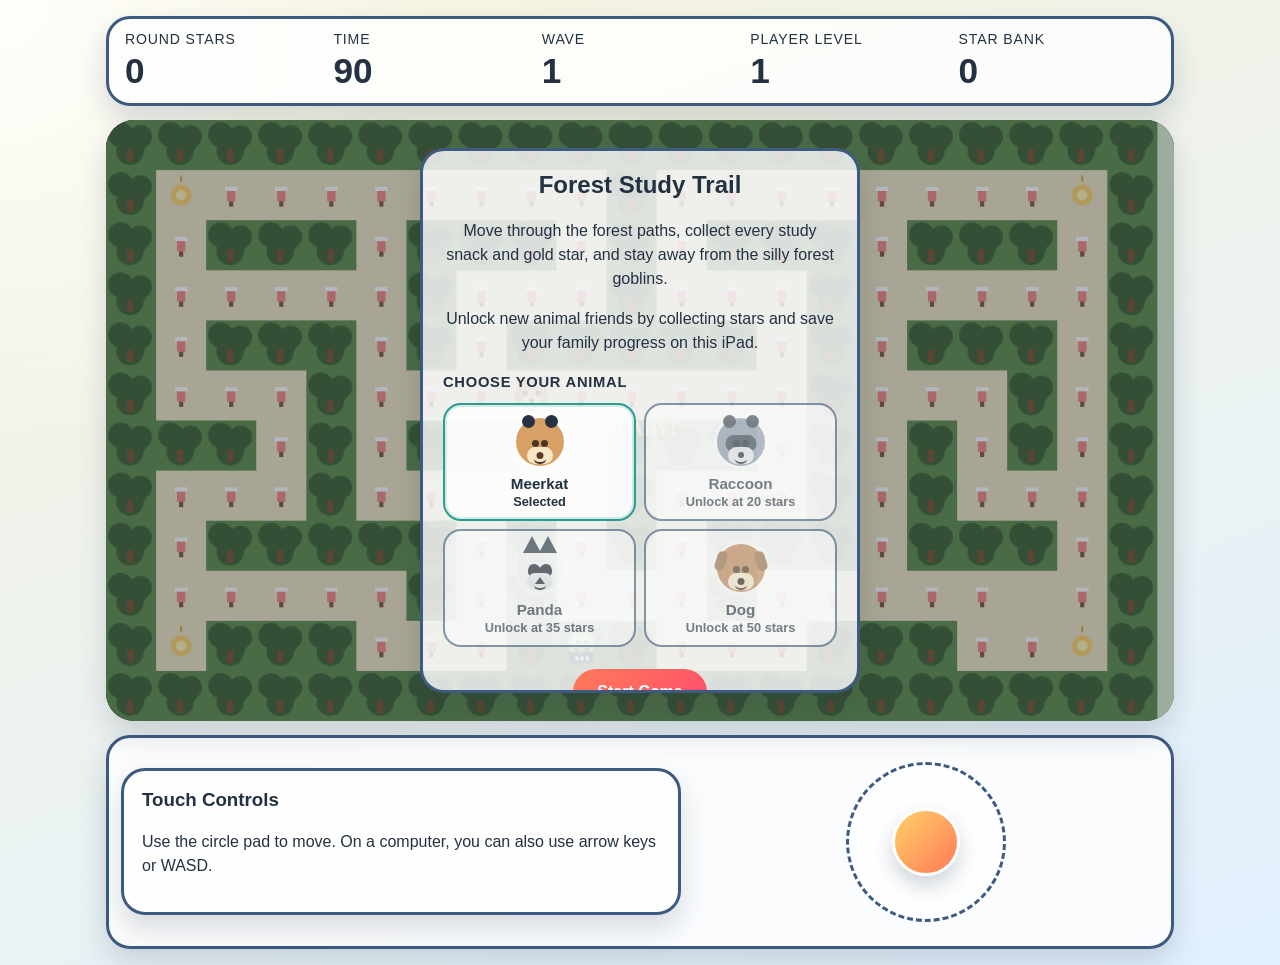
==== Forest_Game/index.html @ c9165f13 "Add files via upload" ====
<!DOCTYPE html>
<html lang="en">
  <head>
    <meta charset="UTF-8" />
    <meta
      name="viewport"
      content="width=device-width, initial-scale=1, maximum-scale=1, user-scalable=no"
    />
    <title>Forest Study Trail</title>
    <link rel="stylesheet" href="./style.css" />
  </head>
  <body>
    <main class="app-shell">
      <section class="hud">
        <div>
          <p class="label">Round Stars</p>
          <p class="value" id="starsValue">0</p>
        </div>
        <div>
          <p class="label">Time</p>
          <p class="value" id="timeValue">60</p>
        </div>
        <div>
          <p class="label">Wave</p>
          <p class="value" id="levelValue">1</p>
        </div>
        <div>
          <p class="label">Player Level</p>
          <p class="value" id="playerLevelValue">1</p>
        </div>
        <div>
          <p class="label">Star Bank</p>
          <p class="value" id="bankValue">0</p>
        </div>
      </section>

      <section class="board-wrap">
        <canvas id="gameCanvas" width="1024" height="576"></canvas>

        <div class="overlay" id="startOverlay">
          <div class="card">
            <h1>Forest Study Trail</h1>
            <p>
              Move through the forest paths, collect every study snack and gold star, and stay away
              from the silly forest goblins.
            </p>
            <p>
              Unlock new animal friends by collecting stars and save your family progress
              on this iPad.
            </p>
            <div class="selector-panel">
              <p class="selector-title">Choose Your Animal</p>
              <div class="hero-grid" id="heroGrid"></div>
            </div>
            <button id="startButton">Start Game</button>
          </div>
        </div>

        <div class="overlay hidden" id="endOverlay">
          <div class="card">
            <h2>Round Complete</h2>
            <p id="summaryText">You collected 0 stars.</p>
            <div class="reward-grid">
              <div class="reward-panel">
                <span class="reward-label">Round stars earned</span>
                <strong class="reward-value" id="roundEarnedValue">0</strong>
              </div>
              <div class="reward-panel">
                <label for="bonusStars">Extra study bonus</label>
                <input id="bonusStars" type="number" min="0" max="20" value="0" />
              </div>
              <div class="reward-panel">
                <span class="reward-label">New star bank total</span>
                <strong class="reward-value" id="nextBankValue">0</strong>
              </div>
            </div>
            <button id="restartButton">Play Again</button>
          </div>
        </div>
      </section>

      <section class="controls">
        <div class="control-card">
          <h3>Touch Controls</h3>
          <p>Use the circle pad to move. On a computer, you can also use arrow keys or WASD.</p>
        </div>
        <div class="joystick-zone" id="joystickZone">
          <div class="joystick-base">
            <div class="joystick-knob" id="joystickKnob"></div>
          </div>
        </div>
      </section>
    </main>

    <script src="./game.js?v=3"></script>
  </body>
</html>
---- Forest_Game/style.css ----
:root {
  --bg-top: #f8f4de;
  --bg-bottom: #e1f0ff;
  --panel: rgba(255, 255, 255, 0.82);
  --panel-border: #3d5a80;
  --text-main: #233142;
  --accent: #ff7a59;
  --accent-soft: #ffd166;
  --good: #2a9d8f;
  --danger: #d1495b;
  --shadow: 0 14px 28px rgba(35, 49, 66, 0.16);
}

* {
  box-sizing: border-box;
  -webkit-tap-highlight-color: transparent;
}

body {
  margin: 0;
  min-height: 100vh;
  font-family: "Trebuchet MS", "Avenir Next", sans-serif;
  color: var(--text-main);
  background:
    radial-gradient(circle at top left, rgba(255, 255, 255, 0.9), transparent 28%),
    linear-gradient(160deg, var(--bg-top), var(--bg-bottom));
}

button,
input {
  font: inherit;
}

.app-shell {
  width: min(1100px, 100%);
  margin: 0 auto;
  padding: 16px;
  display: grid;
  gap: 14px;
}

.hud,
.controls,
.card,
.control-card {
  background: var(--panel);
  border: 3px solid var(--panel-border);
  border-radius: 24px;
  box-shadow: var(--shadow);
}

.hud {
  display: grid;
  grid-template-columns: repeat(5, 1fr);
  gap: 12px;
  padding: 12px 16px;
}

.label {
  margin: 0;
  font-size: 0.88rem;
  text-transform: uppercase;
  letter-spacing: 0.06em;
}

.value {
  margin: 4px 0 0;
  font-size: clamp(1.4rem, 3vw, 2.2rem);
  font-weight: 700;
}

.board-wrap {
  position: relative;
  border-radius: 28px;
  overflow: hidden;
  box-shadow: var(--shadow);
}

#gameCanvas {
  display: block;
  width: 100%;
  height: auto;
  background: #02030a;
}

.overlay {
  position: absolute;
  inset: 0;
  display: grid;
  place-items: center;
  padding: 16px;
  background: rgba(35, 49, 66, 0.35);
}

.overlay.hidden {
  display: none;
}

.card {
  width: min(440px, 100%);
  max-height: calc(100% - 24px);
  padding: 20px;
  text-align: center;
  overflow: auto;
}

.card h1,
.card h2,
.control-card h3 {
  margin-top: 0;
}

.card p,
.control-card p {
  line-height: 1.5;
}

.selector-panel {
  margin: 14px 0 16px;
  text-align: left;
}

.selector-title {
  margin: 0 0 10px;
  font-size: 0.92rem;
  font-weight: 700;
  text-transform: uppercase;
  letter-spacing: 0.05em;
}

.hero-grid {
  display: grid;
  grid-template-columns: repeat(2, 1fr);
  gap: 8px;
}

.hero-card {
  padding: 10px 8px;
  border: 2px solid var(--panel-border);
  border-radius: 18px;
  background: rgba(255, 255, 255, 0.7);
  text-align: center;
  cursor: pointer;
  color: var(--text-main);
}

.hero-card.selected {
  border-color: var(--good);
  box-shadow: inset 0 0 0 2px rgba(42, 157, 143, 0.18);
}

.hero-card.locked {
  opacity: 0.6;
}

.hero-avatar {
  position: relative;
  width: 54px;
  height: 54px;
  margin: 0 auto 6px;
  border-radius: 50%;
  border: 3px solid white;
  display: block;
  overflow: visible;
}

.hero-name,
.hero-cost {
  display: block;
}

.hero-name {
  font-weight: 700;
  font-size: 0.95rem;
}

.hero-cost {
  margin-top: 2px;
  font-size: 0.8rem;
}

.hero-eye,
.hero-blush,
.hero-mouth,
.avatar-ear,
.avatar-snout,
.avatar-mask,
.avatar-patch,
.avatar-eye,
.avatar-nose,
.avatar-whiskers {
  position: absolute;
}

.hero-eye {
  top: 16px;
  width: 6px;
  height: 9px;
  border-radius: 50%;
}

.hero-eye.left {
  left: 15px;
}

.hero-eye.right {
  right: 15px;
}

.hero-blush {
  top: 28px;
  width: 8px;
  height: 5px;
  border-radius: 999px;
  opacity: 0.65;
}

.hero-blush.left {
  left: 10px;
}

.hero-blush.right {
  right: 10px;
}

.hero-mouth {
  left: 50%;
  top: 27px;
  width: 12px;
  height: 7px;
  transform: translateX(-50%);
}

.hero-mouth.smile,
.hero-mouth.happy {
  border-bottom: 3px solid currentColor;
  border-radius: 0 0 12px 12px;
}

.hero-mouth.cool {
  border-bottom: 3px solid currentColor;
}

.avatar-ear.round {
  top: -3px;
  width: 13px;
  height: 13px;
  border-radius: 50%;
  background: currentColor;
}

.avatar-ear.round.left {
  left: 6px;
}

.avatar-ear.round.right {
  right: 6px;
}

.avatar-ear.round.dark {
  color: #374151;
}

.avatar-ear.triangle {
  top: -8px;
  width: 0;
  height: 0;
  border-left: 9px solid transparent;
  border-right: 9px solid transparent;
  border-bottom: 17px solid currentColor;
  color: inherit;
}

.avatar-ear.triangle.left {
  left: 7px;
}

.avatar-ear.triangle.right {
  right: 7px;
}

.avatar-ear.floppy {
  top: 7px;
  width: 10px;
  height: 20px;
  border-radius: 999px;
  background: #9a6b47;
}

.avatar-ear.floppy.left {
  left: -1px;
  transform: rotate(18deg);
}

.avatar-ear.floppy.right {
  right: -1px;
  transform: rotate(-18deg);
}

.avatar-snout {
  left: 50%;
  transform: translateX(-50%);
  top: 29px;
  width: 26px;
  height: 17px;
  border-radius: 999px;
}

.avatar-snout.light {
  background: #f7e7c6;
}

.avatar-snout.pale {
  background: #e5e7eb;
}

.avatar-snout.peach {
  background: #ffe0b2;
}

.avatar-mask {
  left: 50%;
  top: 17px;
  width: 31px;
  height: 17px;
  transform: translateX(-50%);
  border-radius: 999px;
  background: #374151;
}

.avatar-eye {
  top: 22px;
  width: 7px;
  height: 7px;
  border-radius: 50%;
}

.avatar-eye.left {
  left: 16px;
}

.avatar-eye.right {
  right: 16px;
}

.avatar-nose.round {
  left: 50%;
  top: 34px;
  width: 7px;
  height: 7px;
  transform: translateX(-50%);
  border-radius: 50%;
}

.avatar-nose.round.small {
  width: 6px;
  height: 6px;
}

.avatar-nose.triangle {
  left: 50%;
  top: 33px;
  width: 0;
  height: 0;
  transform: translateX(-50%);
  border-left: 4px solid transparent;
  border-right: 4px solid transparent;
  border-bottom: 6px solid transparent;
}

.avatar-nose.triangle.small {
  border-left-width: 5px;
  border-right-width: 5px;
  border-bottom-width: 7px;
}

.avatar-mouth.smile {
  position: absolute;
  left: 50%;
  top: 40px;
  width: 13px;
  height: 6px;
  transform: translateX(-50%);
  border-bottom: 2px solid currentColor;
  border-radius: 0 0 12px 12px;
}

.avatar-patch {
  top: 20px;
  width: 13px;
  height: 15px;
  border-radius: 50%;
  background: #111827;
}

.avatar-patch.left {
  left: 12px;
  transform: rotate(-18deg);
}

.avatar-patch.right {
  right: 12px;
  transform: rotate(18deg);
}

button {
  border: 0;
  border-radius: 999px;
  padding: 14px 24px;
  font-weight: 700;
  color: white;
  background: linear-gradient(135deg, var(--accent), #ff4d6d);
}

#startButton,
#restartButton {
  margin-top: 6px;
}

.hero-card,
.hero-card:disabled {
  background: rgba(255, 255, 255, 0.82);
  color: var(--text-main);
}

.hero-card:disabled {
  cursor: not-allowed;
}

.reward-panel {
  display: grid;
  gap: 8px;
  text-align: left;
}

.reward-grid {
  display: grid;
  gap: 14px;
  margin: 18px 0;
}

.reward-label {
  font-size: 0.9rem;
}

.reward-value {
  font-size: 1.5rem;
}

input[type="number"] {
  width: 100%;
  padding: 12px 14px;
  border: 2px solid var(--panel-border);
  border-radius: 16px;
}

.controls {
  display: grid;
  grid-template-columns: 1.2fr 1fr;
  gap: 12px;
  padding: 12px;
  align-items: center;
}

.control-card {
  padding: 18px;
}

.joystick-zone {
  display: grid;
  place-items: center;
  padding: 12px;
  touch-action: none;
}

.joystick-base {
  position: relative;
  width: 160px;
  height: 160px;
  border-radius: 50%;
  border: 3px dashed var(--panel-border);
  background: rgba(255, 255, 255, 0.55);
}

.joystick-knob {
  position: absolute;
  inset: 0;
  width: 68px;
  height: 68px;
  margin: auto;
  border-radius: 50%;
  background: linear-gradient(135deg, var(--accent-soft), var(--accent));
  border: 3px solid white;
  box-shadow: 0 10px 20px rgba(35, 49, 66, 0.2);
}

@media (max-width: 860px) {
  .hud {
    grid-template-columns: repeat(3, 1fr);
  }

  .controls {
    grid-template-columns: 1fr;
  }
}

@media (max-width: 640px) {
  .hud {
    grid-template-columns: repeat(2, 1fr);
  }
}

@media (max-width: 640px) {
  .app-shell {
    padding: 10px;
  }

  .hud {
    gap: 8px;
    padding: 10px 12px;
  }

  .label {
    font-size: 0.72rem;
  }

  .hero-grid {
    grid-template-columns: 1fr;
  }

  .card {
    width: min(400px, 100%);
    padding: 16px;
  }

  .joystick-base {
    width: 132px;
    height: 132px;
  }

  .joystick-knob {
    width: 56px;
    height: 56px;
  }
}
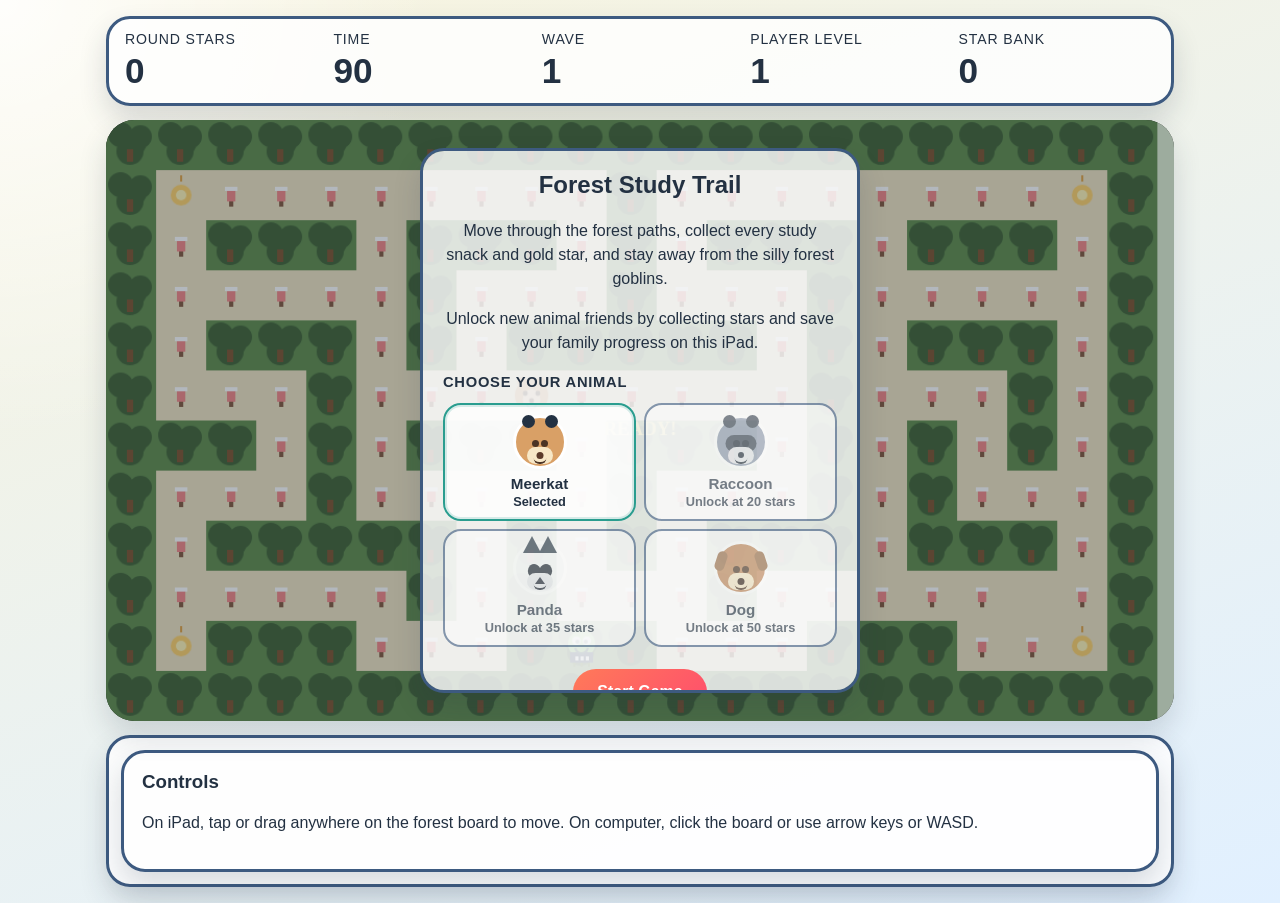
==== commit 0378cd25: "Add files via upload" ====
--- a/Forest_Game/index.html
+++ b/Forest_Game/index.html
@@ -81,17 +81,12 @@
 
       <section class="controls">
         <div class="control-card">
-          <h3>Touch Controls</h3>
-          <p>Use the circle pad to move. On a computer, you can also use arrow keys or WASD.</p>
-        </div>
-        <div class="joystick-zone" id="joystickZone">
-          <div class="joystick-base">
-            <div class="joystick-knob" id="joystickKnob"></div>
-          </div>
+          <h3>Controls</h3>
+          <p>On iPad, tap or drag anywhere on the forest board to move. On computer, click the board or use arrow keys or WASD.</p>
         </div>
       </section>
     </main>
 
-    <script src="./game.js?v=3"></script>
+    <script src="./game.js?v=4"></script>
   </body>
 </html>
--- a/Forest_Game/style.css
+++ b/Forest_Game/style.css
@@ -456,7 +456,7 @@
 
 .controls {
   display: grid;
-  grid-template-columns: 1.2fr 1fr;
+  grid-template-columns: 1fr;
   gap: 12px;
   padding: 12px;
   align-items: center;
@@ -466,34 +466,6 @@
   padding: 18px;
 }
 
-.joystick-zone {
-  display: grid;
-  place-items: center;
-  padding: 12px;
-  touch-action: none;
-}
-
-.joystick-base {
-  position: relative;
-  width: 160px;
-  height: 160px;
-  border-radius: 50%;
-  border: 3px dashed var(--panel-border);
-  background: rgba(255, 255, 255, 0.55);
-}
-
-.joystick-knob {
-  position: absolute;
-  inset: 0;
-  width: 68px;
-  height: 68px;
-  margin: auto;
-  border-radius: 50%;
-  background: linear-gradient(135deg, var(--accent-soft), var(--accent));
-  border: 3px solid white;
-  box-shadow: 0 10px 20px rgba(35, 49, 66, 0.2);
-}
-
 @media (max-width: 860px) {
   .hud {
     grid-template-columns: repeat(3, 1fr);
@@ -532,14 +504,4 @@
     width: min(400px, 100%);
     padding: 16px;
   }
-
-  .joystick-base {
-    width: 132px;
-    height: 132px;
-  }
-
-  .joystick-knob {
-    width: 56px;
-    height: 56px;
-  }
-}
+}
